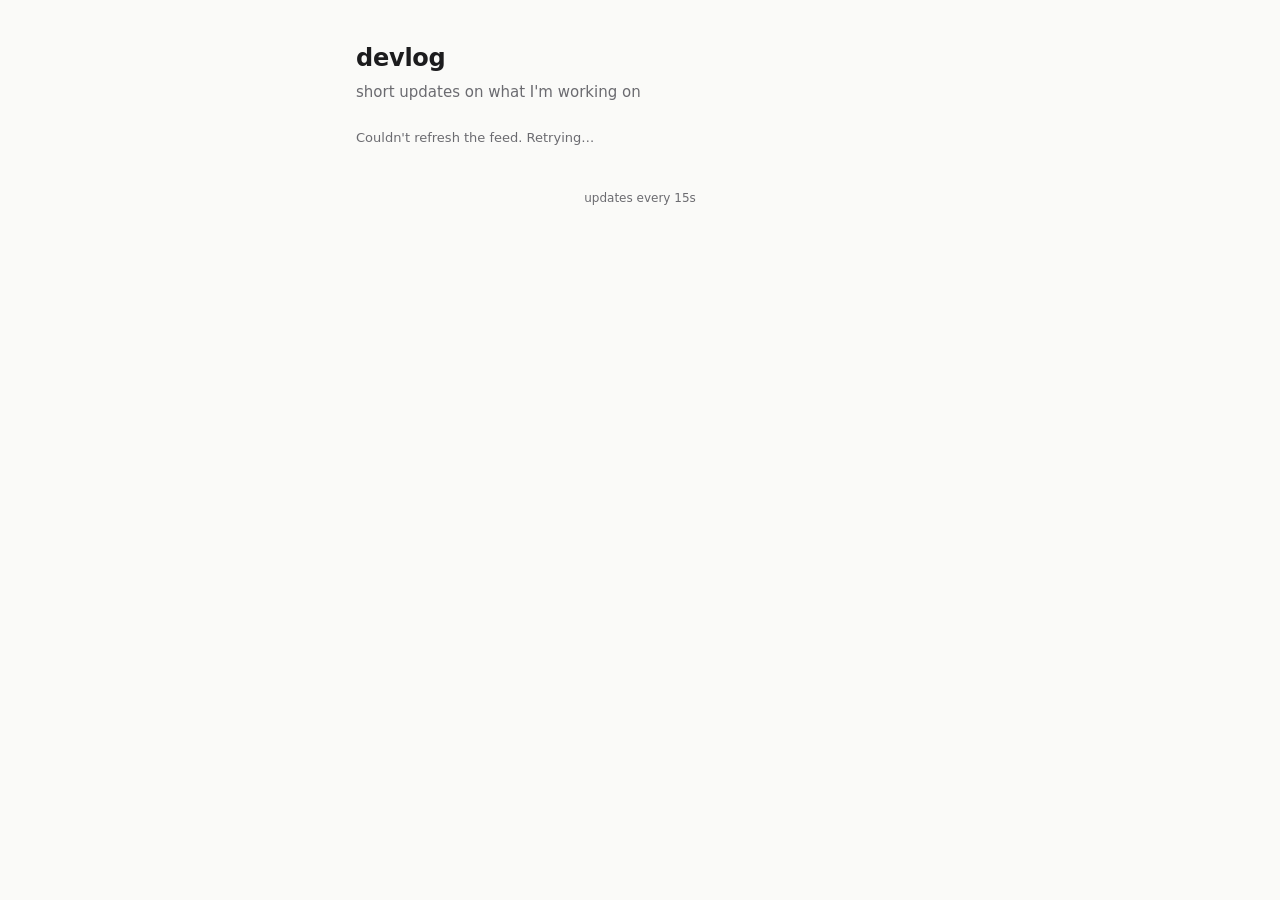
==== docs/index.html @ 9363edad "Initial devlog: Pages feed and local composer Co-Authored-By: Claude Opus 5.5 <noreply@anthropic.com" ====
<!doctype html>
<html lang="en">
<head>
  <meta charset="utf-8">
  <meta name="viewport" content="width=device-width, initial-scale=1">
  <meta name="color-scheme" content="light dark">
  <title>devlog</title>
  <link rel="stylesheet" href="style.css">
</head>
<body>
  <main>
    <header class="site-header">
      <h1>devlog</h1>
      <p class="tagline">short updates on what I'm working on</p>
    </header>
    <p id="feed-status" class="feed-status" role="status"></p>
    <ol id="feed" class="feed" aria-live="polite"></ol>
    <p id="empty" class="empty" hidden>No posts yet.</p>
    <footer class="site-footer">updates every 15s</footer>
  </main>
  <script src="app.js" defer></script>
</body>
</html>
---- docs/style.css ----
:root {
  color-scheme: light dark;
  --bg: #fafaf8;
  --card: #ffffff;
  --fg: #1c1c1e;
  --muted: #6b6b70;
  --border: #e6e6e3;
  --accent: #2f6fde;
  --pill-bg: #eef3fd;
  --pill-fg: #2a5bb8;
  --new: #fff4c2;
}

@media (prefers-color-scheme: dark) {
  :root {
    --bg: #111214;
    --card: #1a1b1e;
    --fg: #e9e9ec;
    --muted: #9a9aa2;
    --border: #2a2b2f;
    --accent: #7aa5ff;
    --pill-bg: #1f2a40;
    --pill-fg: #a9c4ff;
    --new: #3a3420;
  }
}

* { box-sizing: border-box; }

body {
  margin: 0;
  background: var(--bg);
  color: var(--fg);
  font: 16px/1.55 system-ui, -apple-system, "Segoe UI", Roboto, sans-serif;
  -webkit-font-smoothing: antialiased;
}

main {
  max-width: 600px;
  margin: 0 auto;
  padding: 40px 16px 24px;
}

.site-header h1 {
  margin: 0;
  font-size: 1.5rem;
  letter-spacing: -0.01em;
}

.tagline {
  margin: 4px 0 24px;
  color: var(--muted);
  font-size: 0.9375rem;
}

.feed-status {
  min-height: 1.25em;
  margin: 0 0 8px;
  color: var(--muted);
  font-size: 0.8125rem;
}

.feed {
  list-style: none;
  margin: 0;
  padding: 0;
  display: flex;
  flex-direction: column;
  gap: 12px;
}

.post {
  background: var(--card);
  border: 1px solid var(--border);
  border-radius: 12px;
  padding: 14px 16px;
}

.post-text {
  margin: 0;
  white-space: pre-wrap;
  overflow-wrap: anywhere;
}

.post-text a { color: var(--accent); }

.post-meta {
  display: flex;
  align-items: center;
  gap: 8px;
  margin-top: 10px;
  color: var(--muted);
  font-size: 0.8125rem;
}

.pill {
  display: inline-block;
  padding: 1px 10px;
  border-radius: 999px;
  background: var(--pill-bg);
  color: var(--pill-fg);
  font-weight: 600;
  font-size: 0.75rem;
}

.post time { cursor: default; }

.post.is-new {
  animation:
    slide-in 400ms ease-out,
    new-highlight 3s ease-out;
}

@keyframes slide-in {
  from { opacity: 0; transform: translateY(-10px); }
  to { opacity: 1; transform: none; }
}

@keyframes new-highlight {
  from { background: var(--new); }
  to { background: var(--card); }
}

@media (prefers-reduced-motion: reduce) {
  .post.is-new { animation: new-highlight 3s ease-out; }
}

.empty {
  color: var(--muted);
  text-align: center;
  padding: 32px 0;
}

.site-footer {
  margin-top: 32px;
  text-align: center;
  color: var(--muted);
  font-size: 0.75rem;
}
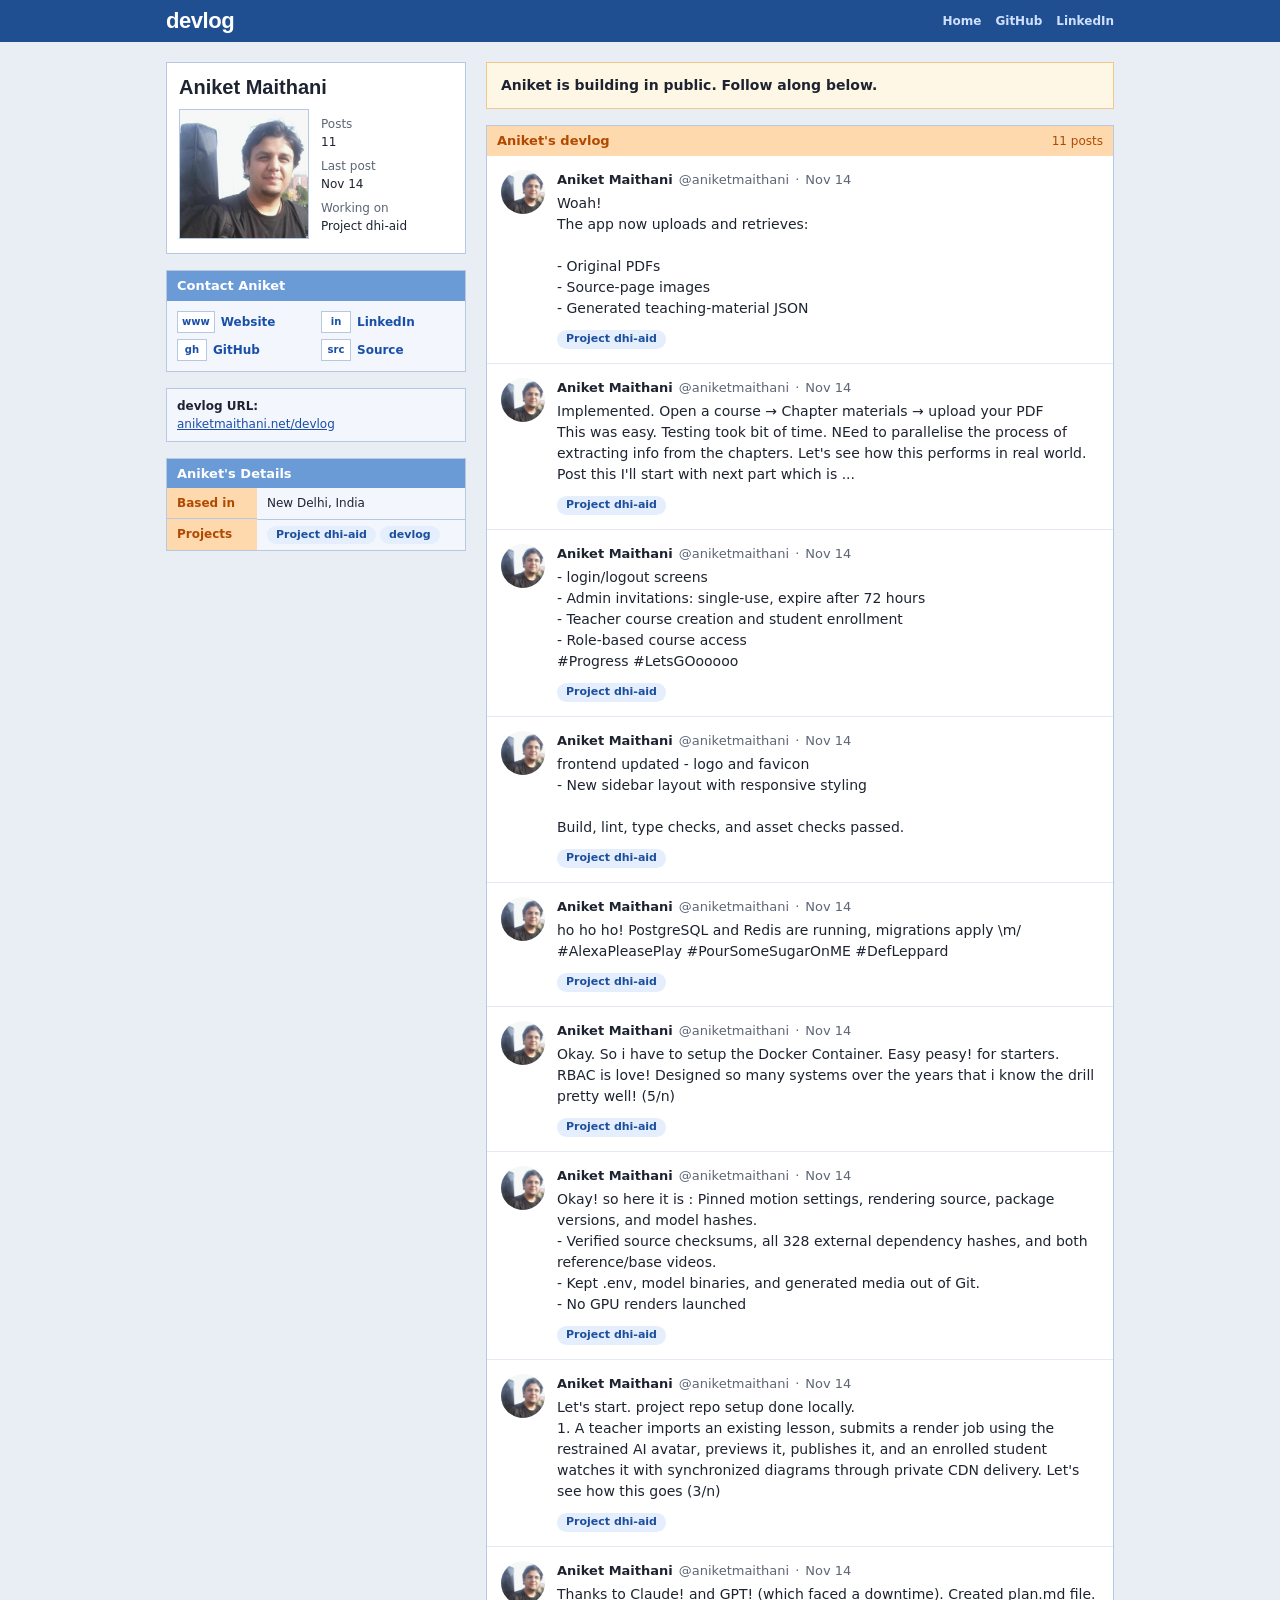
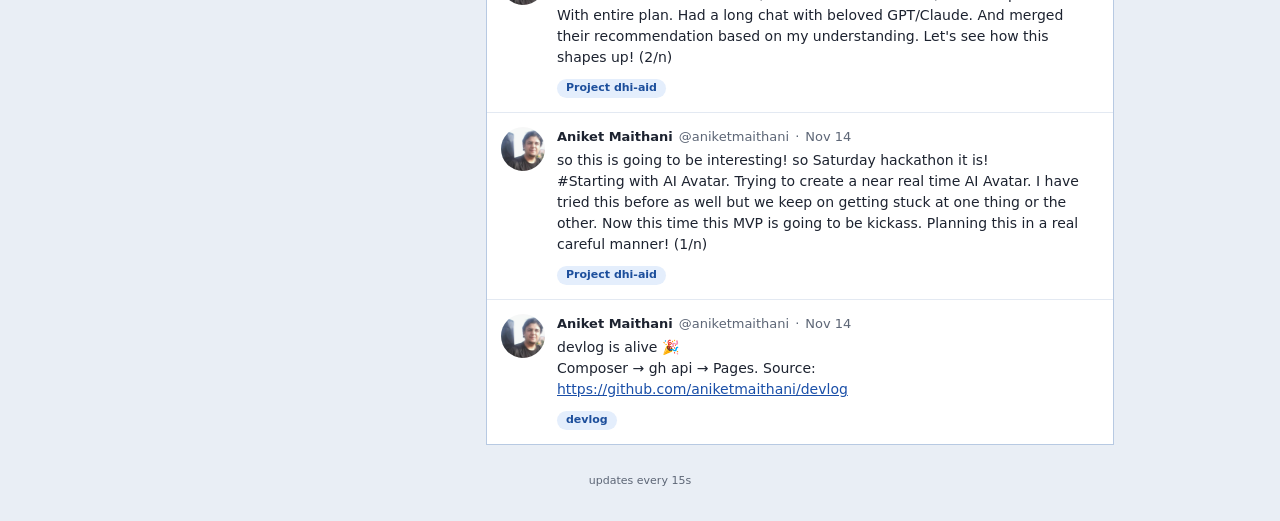
==== commit 3c963313: "feed: MySpace-style profile page with Twitter-style timeline Co-Authored-By: Claude Opus 5.5 <norepl" ====
--- a/docs/index.html
+++ b/docs/index.html
@@ -4,20 +4,109 @@
   <meta charset="utf-8">
   <meta name="viewport" content="width=device-width, initial-scale=1">
   <meta name="color-scheme" content="light dark">
+  <meta name="description"
+        content="Aniket Maithani's devlog: short updates on what I'm building.">
   <title>devlog</title>
+  <link rel="icon" href="avatar.jpg">
   <link rel="stylesheet" href="style.css">
 </head>
-<body>
-  <main>
-    <header class="site-header">
-      <h1>devlog</h1>
-      <p class="tagline">short updates on what I'm working on</p>
-    </header>
-    <p id="feed-status" class="feed-status" role="status"></p>
-    <ol id="feed" class="feed" aria-live="polite"></ol>
-    <p id="empty" class="empty" hidden>No posts yet.</p>
-    <footer class="site-footer">updates every 15s</footer>
+<body data-name="Aniket Maithani" data-handle="aniketmaithani">
+  <header class="topbar">
+    <div class="topbar-inner">
+      <a class="wordmark" href="./">devlog</a>
+      <nav class="topnav" aria-label="Elsewhere">
+        <a href="https://aniketmaithani.net">Home</a>
+        <a href="https://github.com/aniketmaithani">GitHub</a>
+        <a href="https://linkedin.com/in/aniketmaithani">LinkedIn</a>
+      </nav>
+    </div>
+  </header>
+
+  <main class="layout">
+    <!-- Left column: profile ------------------------------------------>
+    <aside class="profile-col">
+      <section class="profile">
+        <h1 class="profile-name">Aniket Maithani</h1>
+        <div class="profile-card">
+          <img class="profile-pic" src="avatar.jpg" width="150" height="150"
+               alt="Photo of Aniket Maithani">
+          <dl class="profile-facts">
+            <div><dt class="visually-hidden">Status</dt>
+              <dd id="online" class="online" hidden>● Posted recently</dd>
+            </div>
+            <div><dt>Posts</dt><dd id="stat-posts">0</dd></div>
+            <div><dt>Last post</dt><dd id="stat-last">never</dd></div>
+            <div><dt>Working on</dt><dd id="stat-now">—</dd></div>
+          </dl>
+        </div>
+      </section>
+
+      <section class="box">
+        <h2 class="box-title">Contact Aniket</h2>
+        <ul class="contact-grid">
+          <li>
+            <a href="https://aniketmaithani.net">
+              <span class="contact-icon" aria-hidden="true">www</span>
+              Website
+            </a>
+          </li>
+          <li>
+            <a href="https://linkedin.com/in/aniketmaithani">
+              <span class="contact-icon" aria-hidden="true">in</span>
+              LinkedIn
+            </a>
+          </li>
+          <li>
+            <a href="https://github.com/aniketmaithani">
+              <span class="contact-icon" aria-hidden="true">gh</span>
+              GitHub
+            </a>
+          </li>
+          <li>
+            <a href="https://github.com/aniketmaithani/devlog">
+              <span class="contact-icon" aria-hidden="true">src</span>
+              Source
+            </a>
+          </li>
+        </ul>
+      </section>
+
+      <section class="box url-box">
+        <p><strong>devlog URL:</strong><br>
+          <a href="https://aniketmaithani.net/devlog/">
+            aniketmaithani.net/devlog</a></p>
+      </section>
+
+      <section class="box">
+        <h2 class="box-title">Aniket's Details</h2>
+        <table class="details">
+          <tr><th scope="row">Based in</th>
+            <td>New Delhi, India</td></tr>
+          <tr><th scope="row">Projects</th>
+            <td id="project-list" class="project-list">—</td></tr>
+        </table>
+      </section>
+    </aside>
+
+    <!-- Right column: timeline ---------------------------------------->
+    <section class="timeline-col" aria-labelledby="timeline-title">
+      <div class="network-banner">
+        Aniket is building in public. Follow along below.
+      </div>
+
+      <div class="box timeline-box">
+        <h2 id="timeline-title" class="box-title box-title-alt">
+          Aniket's devlog
+          <span id="post-count" class="box-title-meta"></span>
+        </h2>
+        <p id="feed-status" class="feed-status" role="status"></p>
+        <ol id="feed" class="feed" aria-live="polite"></ol>
+        <p id="empty" class="empty" hidden>No posts yet.</p>
+      </div>
+    </section>
   </main>
+
+  <footer class="site-footer">updates every 15s</footer>
   <script src="app.js" defer></script>
 </body>
 </html>
--- a/docs/style.css
+++ b/docs/style.css
@@ -1,26 +1,52 @@
+/* devlog: a MySpace-flavoured profile page with a Twitter-style timeline */
+
 :root {
   color-scheme: light dark;
-  --bg: #fafaf8;
-  --card: #ffffff;
-  --fg: #1c1c1e;
-  --muted: #6b6b70;
-  --border: #e6e6e3;
-  --accent: #2f6fde;
-  --pill-bg: #eef3fd;
-  --pill-fg: #2a5bb8;
-  --new: #fff4c2;
+  --page: #e9eef5;
+  --topbar: #1f4f91;
+  --topbar-fg: #ffffff;
+  --topbar-link: #cfe0ff;
+  --panel: #ffffff;
+  --fg: #1d2330;
+  --muted: #5d6676;
+  --border: #b7c9e2;
+  --rule: #e3e9f2;
+  --link: #1a4fa8;
+  --box-head: #6b9bd6;
+  --box-head-fg: #ffffff;
+  --box-body: #f3f7fd;
+  --alt-head: #ffd9ae;
+  --alt-head-fg: #b04a00;
+  --banner: #fff7e6;
+  --banner-border: #f0c98a;
+  --pill-bg: #e4eefc;
+  --pill-fg: #1d4f9c;
+  --online: #2c9a3c;
+  --new: #fff2bf;
 }
 
 @media (prefers-color-scheme: dark) {
   :root {
-    --bg: #111214;
-    --card: #1a1b1e;
-    --fg: #e9e9ec;
-    --muted: #9a9aa2;
-    --border: #2a2b2f;
-    --accent: #7aa5ff;
-    --pill-bg: #1f2a40;
+    --page: #0f141c;
+    --topbar: #142a4d;
+    --topbar-fg: #ffffff;
+    --topbar-link: #a9c4ff;
+    --panel: #171d27;
+    --fg: #e6e9ef;
+    --muted: #98a2b3;
+    --border: #2c3b55;
+    --rule: #252e3d;
+    --link: #8ab4ff;
+    --box-head: #2e5793;
+    --box-head-fg: #ffffff;
+    --box-body: #1a2230;
+    --alt-head: #4a2c12;
+    --alt-head-fg: #ffc48a;
+    --banner: #241d12;
+    --banner-border: #5a4320;
+    --pill-bg: #1f2c45;
     --pill-fg: #a9c4ff;
+    --online: #5fd16f;
     --new: #3a3420;
   }
 }
@@ -29,81 +55,258 @@
 
 body {
   margin: 0;
-  background: var(--bg);
+  background: var(--page);
   color: var(--fg);
-  font: 16px/1.55 system-ui, -apple-system, "Segoe UI", Roboto, sans-serif;
-  -webkit-font-smoothing: antialiased;
-}
-
-main {
-  max-width: 600px;
+  font: 14px/1.5 Verdana, Tahoma, "Segoe UI", system-ui, sans-serif;
+}
+
+a { color: var(--link); }
+a:hover { text-decoration-thickness: 2px; }
+
+.visually-hidden {
+  position: absolute;
+  width: 1px;
+  height: 1px;
+  overflow: hidden;
+  clip: rect(0 0 0 0);
+  white-space: nowrap;
+}
+
+/* --- top bar ----------------------------------------------------------- */
+
+.topbar { background: var(--topbar); color: var(--topbar-fg); }
+
+.topbar-inner {
+  max-width: 980px;
   margin: 0 auto;
-  padding: 40px 16px 24px;
-}
-
-.site-header h1 {
-  margin: 0;
-  font-size: 1.5rem;
-  letter-spacing: -0.01em;
-}
-
-.tagline {
-  margin: 4px 0 24px;
+  padding: 10px 16px;
+  display: flex;
+  align-items: center;
+  justify-content: space-between;
+  gap: 16px;
+}
+
+.wordmark {
+  color: var(--topbar-fg);
+  font: 700 22px/1 "Trebuchet MS", Verdana, sans-serif;
+  letter-spacing: -0.02em;
+  text-decoration: none;
+}
+
+.topnav { display: flex; gap: 14px; flex-wrap: wrap; }
+
+.topnav a {
+  color: var(--topbar-link);
+  font-size: 12px;
+  font-weight: 700;
+  text-decoration: none;
+}
+
+.topnav a:hover { color: var(--topbar-fg); text-decoration: underline; }
+
+/* --- layout ------------------------------------------------------------ */
+
+.layout {
+  max-width: 980px;
+  margin: 0 auto;
+  padding: 20px 16px;
+  display: grid;
+  grid-template-columns: 300px minmax(0, 1fr);
+  gap: 20px;
+  align-items: start;
+}
+
+.profile-col, .timeline-col {
+  display: flex;
+  flex-direction: column;
+  gap: 16px;
+  min-width: 0;
+}
+
+@media (max-width: 760px) {
+  .layout { grid-template-columns: minmax(0, 1fr); }
+}
+
+/* --- boxes ------------------------------------------------------------- */
+
+.box {
+  background: var(--box-body);
+  border: 1px solid var(--border);
+}
+
+.box-title {
+  margin: 0;
+  padding: 5px 10px;
+  background: var(--box-head);
+  color: var(--box-head-fg);
+  font-size: 13px;
+  font-weight: 700;
+  display: flex;
+  justify-content: space-between;
+  align-items: baseline;
+}
+
+.box-title-alt { background: var(--alt-head); color: var(--alt-head-fg); }
+.box-title-meta { font-weight: 400; font-size: 12px; }
+
+/* --- profile ----------------------------------------------------------- */
+
+.profile {
+  background: var(--panel);
+  border: 1px solid var(--border);
+  padding: 12px;
+}
+
+.profile-name {
+  margin: 0 0 10px;
+  font: 700 20px/1.2 "Trebuchet MS", Verdana, sans-serif;
+}
+
+.profile-card { display: flex; gap: 12px; align-items: flex-start; }
+
+.profile-pic {
+  width: 130px;
+  height: 130px;
+  object-fit: cover;
+  border: 1px solid var(--border);
+  flex-shrink: 0;
+}
+
+.profile-facts { margin: 0; font-size: 12px; min-width: 0; }
+.profile-facts div { margin-bottom: 6px; }
+.profile-facts dt { color: var(--muted); }
+.profile-facts dd { margin: 0; overflow-wrap: anywhere; }
+.online { color: var(--online); font-weight: 700; }
+
+.contact-grid {
+  list-style: none;
+  margin: 0;
+  padding: 10px;
+  display: grid;
+  grid-template-columns: 1fr 1fr;
+  gap: 6px 10px;
+}
+
+.contact-grid a {
+  display: flex;
+  align-items: center;
+  gap: 6px;
+  font-size: 12px;
+  font-weight: 700;
+  text-decoration: none;
+}
+
+.contact-grid a:hover { text-decoration: underline; }
+
+.contact-icon {
+  display: inline-grid;
+  place-items: center;
+  min-width: 30px;
+  height: 22px;
+  padding: 0 4px;
+  border: 1px solid var(--border);
+  background: var(--panel);
+  font-size: 10px;
+  font-weight: 700;
+}
+
+.url-box { padding: 8px 10px; font-size: 12px; }
+.url-box p { margin: 0; }
+
+.details {
+  width: 100%;
+  border-collapse: collapse;
+  font-size: 12px;
+}
+
+.details th, .details td {
+  padding: 6px 10px;
+  border-top: 1px solid var(--border);
+  text-align: left;
+  vertical-align: top;
+}
+
+.details tr:first-child th, .details tr:first-child td { border-top: 0; }
+
+.details th {
+  width: 90px;
+  color: var(--alt-head-fg);
+  background: var(--alt-head);
+  font-weight: 700;
+}
+
+.project-list { display: flex; flex-wrap: wrap; gap: 4px; }
+
+/* --- timeline ---------------------------------------------------------- */
+
+.network-banner {
+  background: var(--banner);
+  border: 1px solid var(--banner-border);
+  padding: 12px 14px;
+  font-weight: 700;
+}
+
+.timeline-box { background: var(--panel); }
+
+.feed-status {
+  margin: 0;
+  padding: 0 14px;
   color: var(--muted);
-  font-size: 0.9375rem;
-}
-
-.feed-status {
-  min-height: 1.25em;
-  margin: 0 0 8px;
-  color: var(--muted);
-  font-size: 0.8125rem;
-}
-
-.feed {
-  list-style: none;
-  margin: 0;
-  padding: 0;
-  display: flex;
-  flex-direction: column;
+  font-size: 12px;
+}
+
+.feed-status:not(:empty) { padding: 8px 14px 0; }
+
+.feed { list-style: none; margin: 0; padding: 0; }
+
+.post {
+  display: grid;
+  grid-template-columns: 44px minmax(0, 1fr);
   gap: 12px;
-}
-
-.post {
-  background: var(--card);
-  border: 1px solid var(--border);
-  border-radius: 12px;
-  padding: 14px 16px;
-}
+  padding: 14px;
+  border-top: 1px solid var(--rule);
+  background: var(--panel);
+}
+
+.feed .post:first-child { border-top: 0; }
+
+.post-avatar {
+  width: 44px;
+  height: 44px;
+  border-radius: 50%;
+  object-fit: cover;
+}
+
+.post-head {
+  display: flex;
+  flex-wrap: wrap;
+  align-items: baseline;
+  gap: 4px 6px;
+  font-size: 13px;
+}
+
+.post-name { font-weight: 700; }
+.post-handle, .post-dot, .post time { color: var(--muted); }
+.post time { cursor: default; }
 
 .post-text {
-  margin: 0;
+  margin: 4px 0 0;
+  font-size: 14px;
   white-space: pre-wrap;
   overflow-wrap: anywhere;
 }
 
-.post-text a { color: var(--accent); }
-
-.post-meta {
-  display: flex;
-  align-items: center;
-  gap: 8px;
-  margin-top: 10px;
-  color: var(--muted);
-  font-size: 0.8125rem;
-}
+.post-foot { margin-top: 8px; }
 
 .pill {
   display: inline-block;
-  padding: 1px 10px;
+  padding: 1px 9px;
   border-radius: 999px;
   background: var(--pill-bg);
   color: var(--pill-fg);
-  font-weight: 600;
-  font-size: 0.75rem;
-}
-
-.post time { cursor: default; }
+  font-size: 11px;
+  font-weight: 700;
+}
 
 .post.is-new {
   animation:
@@ -118,7 +321,7 @@
 
 @keyframes new-highlight {
   from { background: var(--new); }
-  to { background: var(--card); }
+  to { background: var(--panel); }
 }
 
 @media (prefers-reduced-motion: reduce) {
@@ -126,14 +329,15 @@
 }
 
 .empty {
+  margin: 0;
+  padding: 32px 14px;
   color: var(--muted);
   text-align: center;
-  padding: 32px 0;
 }
 
 .site-footer {
-  margin-top: 32px;
+  padding: 8px 16px 32px;
   text-align: center;
   color: var(--muted);
-  font-size: 0.75rem;
-}
+  font-size: 11px;
+}
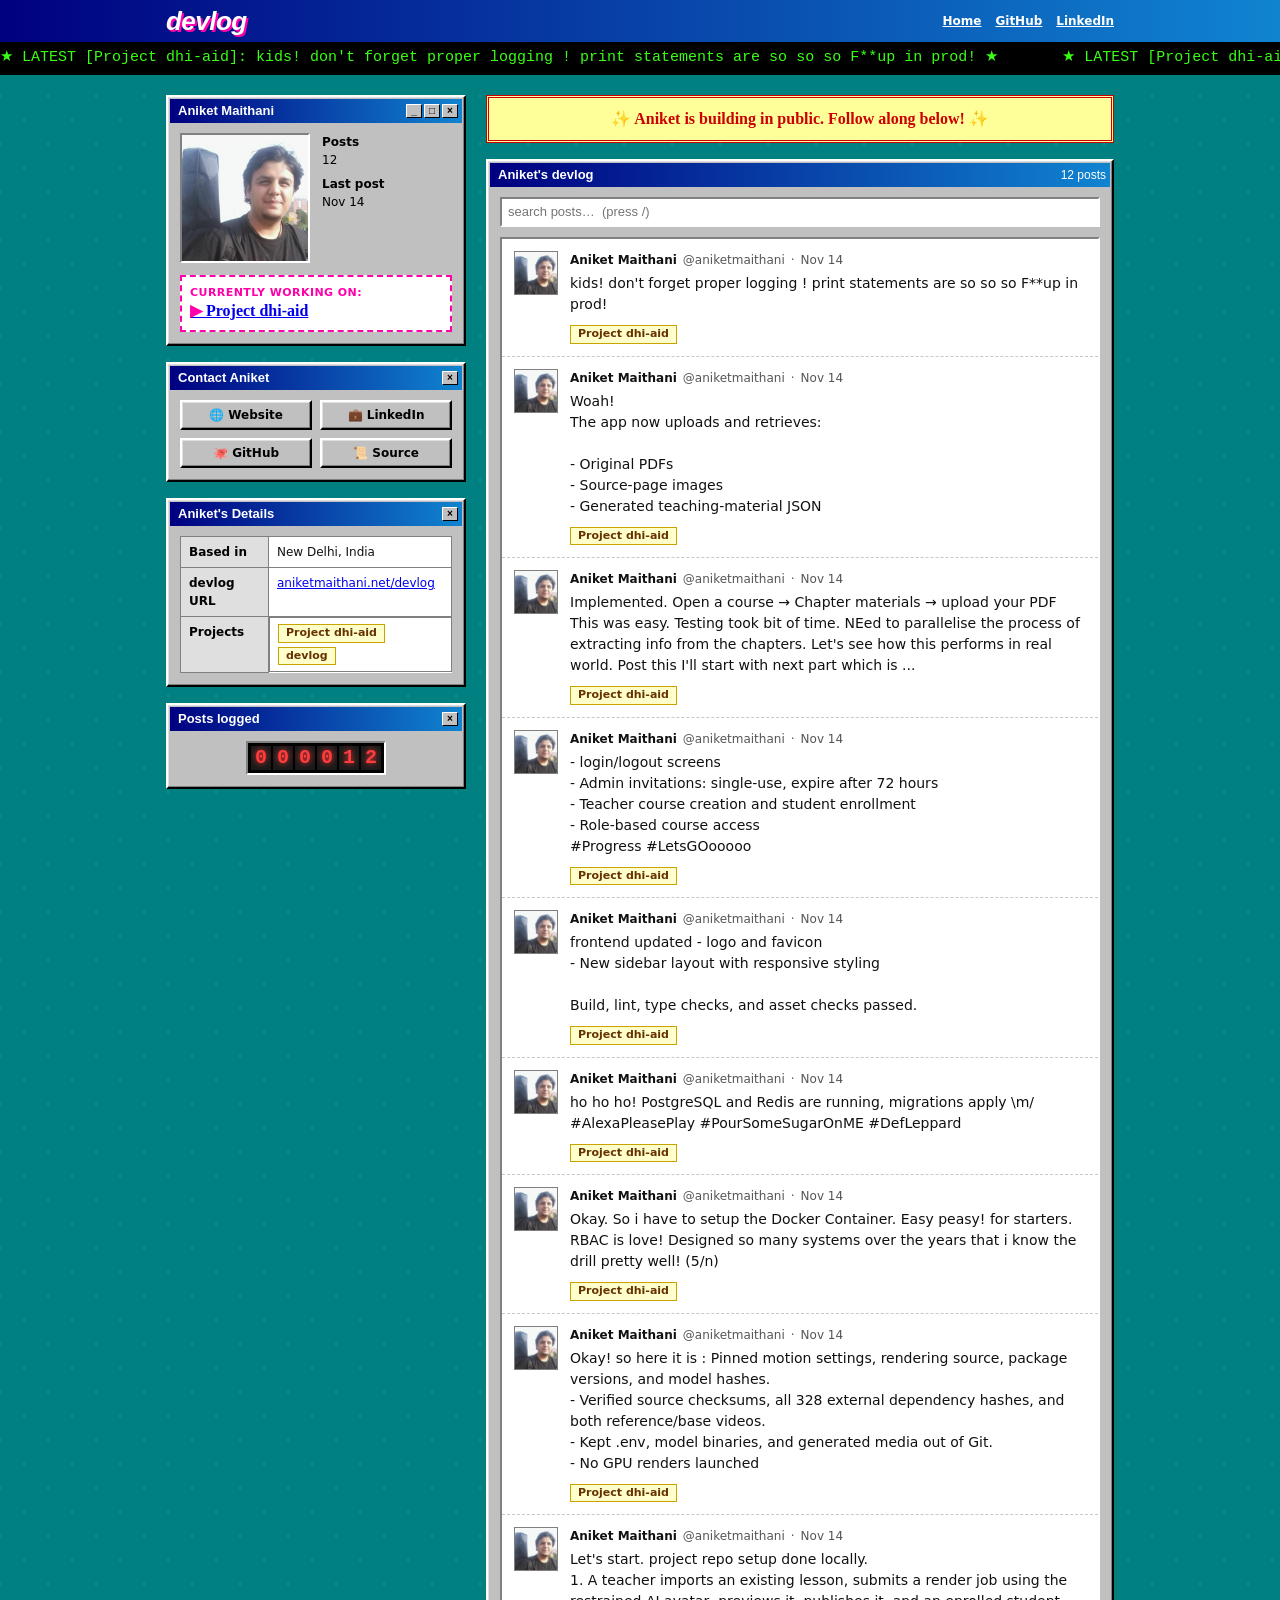
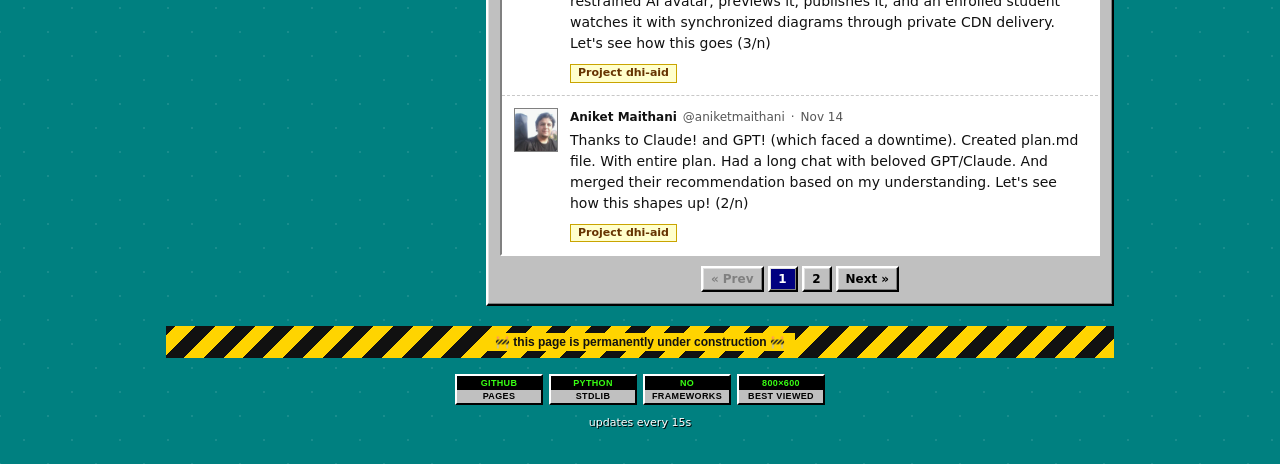
==== commit a128588c: "feed: 90s look, pagination, search, project timelines Co-Authored-By: Claude Opus 5.5 <noreply@anthr" ====
--- a/docs/index.html
+++ b/docs/index.html
@@ -22,91 +22,131 @@
     </div>
   </header>
 
+  <div class="marquee" aria-label="Latest post">
+    <div class="marquee-track">
+      <span class="marquee-item" id="ticker">★ loading the latest… ★</span>
+      <span class="marquee-item" id="ticker-copy" aria-hidden="true"></span>
+    </div>
+  </div>
+
   <main class="layout">
     <!-- Left column: profile ------------------------------------------>
     <aside class="profile-col">
-      <section class="profile">
-        <h1 class="profile-name">Aniket Maithani</h1>
-        <div class="profile-card">
-          <img class="profile-pic" src="avatar.jpg" width="150" height="150"
-               alt="Photo of Aniket Maithani">
-          <dl class="profile-facts">
-            <div><dt class="visually-hidden">Status</dt>
-              <dd id="online" class="online" hidden>● Posted recently</dd>
-            </div>
-            <div><dt>Posts</dt><dd id="stat-posts">0</dd></div>
-            <div><dt>Last post</dt><dd id="stat-last">never</dd></div>
-            <div><dt>Working on</dt><dd id="stat-now">—</dd></div>
-          </dl>
+      <section class="win">
+        <h1 class="win-title">
+          <span>Aniket Maithani</span>
+          <span class="win-btns" aria-hidden="true">
+            <i>_</i><i>□</i><i>×</i></span>
+        </h1>
+        <div class="win-body">
+          <div class="profile-card">
+            <img class="profile-pic" src="avatar.jpg" width="130"
+                 height="130" alt="Photo of Aniket Maithani">
+            <dl class="profile-facts">
+              <div id="online" class="online" hidden>
+                <dt class="visually-hidden">Status</dt>
+                <dd><span class="blink">●</span> Posted recently!</dd>
+              </div>
+              <div><dt>Posts</dt><dd id="stat-posts">0</dd></div>
+              <div><dt>Last post</dt><dd id="stat-last">never</dd></div>
+            </dl>
+          </div>
+          <div class="now-box">
+            <span class="now-label">Currently working on:</span>
+            <a id="now-project" class="now-project" href="./" hidden></a>
+            <span id="now-none" class="now-none">nothing yet</span>
+          </div>
         </div>
       </section>
 
-      <section class="box">
-        <h2 class="box-title">Contact Aniket</h2>
-        <ul class="contact-grid">
-          <li>
-            <a href="https://aniketmaithani.net">
-              <span class="contact-icon" aria-hidden="true">www</span>
-              Website
-            </a>
-          </li>
-          <li>
-            <a href="https://linkedin.com/in/aniketmaithani">
-              <span class="contact-icon" aria-hidden="true">in</span>
-              LinkedIn
-            </a>
-          </li>
-          <li>
-            <a href="https://github.com/aniketmaithani">
-              <span class="contact-icon" aria-hidden="true">gh</span>
-              GitHub
-            </a>
-          </li>
-          <li>
-            <a href="https://github.com/aniketmaithani/devlog">
-              <span class="contact-icon" aria-hidden="true">src</span>
-              Source
-            </a>
-          </li>
+      <section class="win">
+        <h2 class="win-title">
+          <span>Contact Aniket</span>
+          <span class="win-btns" aria-hidden="true"><i>×</i></span>
+        </h2>
+        <ul class="win-body contact-grid">
+          <li><a class="btn" href="https://aniketmaithani.net">
+            🌐 Website</a></li>
+          <li><a class="btn" href="https://linkedin.com/in/aniketmaithani">
+            💼 LinkedIn</a></li>
+          <li><a class="btn" href="https://github.com/aniketmaithani">
+            🐙 GitHub</a></li>
+          <li><a class="btn" href="https://github.com/aniketmaithani/devlog">
+            📜 Source</a></li>
         </ul>
       </section>
 
-      <section class="box url-box">
-        <p><strong>devlog URL:</strong><br>
-          <a href="https://aniketmaithani.net/devlog/">
-            aniketmaithani.net/devlog</a></p>
+      <section class="win">
+        <h2 class="win-title">
+          <span>Aniket's Details</span>
+          <span class="win-btns" aria-hidden="true"><i>×</i></span>
+        </h2>
+        <div class="win-body">
+          <table class="details">
+            <tr><th scope="row">Based in</th>
+              <td>New Delhi, India</td></tr>
+            <tr><th scope="row">devlog URL</th>
+              <td><a href="https://aniketmaithani.net/devlog/">
+                aniketmaithani.net/devlog</a></td></tr>
+            <tr><th scope="row">Projects</th>
+              <td id="project-list" class="project-list">—</td></tr>
+          </table>
+        </div>
       </section>
 
-      <section class="box">
-        <h2 class="box-title">Aniket's Details</h2>
-        <table class="details">
-          <tr><th scope="row">Based in</th>
-            <td>New Delhi, India</td></tr>
-          <tr><th scope="row">Projects</th>
-            <td id="project-list" class="project-list">—</td></tr>
-        </table>
+      <section class="win">
+        <h2 class="win-title">
+          <span>Posts logged</span>
+          <span class="win-btns" aria-hidden="true"><i>×</i></span>
+        </h2>
+        <div class="win-body counter-body">
+          <span id="odometer" class="odometer" aria-label="0 posts"></span>
+        </div>
       </section>
     </aside>
 
     <!-- Right column: timeline ---------------------------------------->
-    <section class="timeline-col" aria-labelledby="timeline-title">
-      <div class="network-banner">
-        Aniket is building in public. Follow along below.
+    <section class="timeline-col">
+      <div class="banner">
+        ✨ Aniket is building in public. Follow along below! ✨
       </div>
 
-      <div class="box timeline-box">
-        <h2 id="timeline-title" class="box-title box-title-alt">
-          Aniket's devlog
-          <span id="post-count" class="box-title-meta"></span>
+      <section class="win" id="timeline" aria-labelledby="timeline-title">
+        <h2 class="win-title">
+          <span id="timeline-title">Aniket's devlog</span>
+          <span id="post-count" class="win-title-meta"></span>
         </h2>
-        <p id="feed-status" class="feed-status" role="status"></p>
-        <ol id="feed" class="feed" aria-live="polite"></ol>
-        <p id="empty" class="empty" hidden>No posts yet.</p>
-      </div>
+        <div class="win-body timeline-body">
+          <form class="toolbar" role="search" id="search-form">
+            <label class="visually-hidden" for="search">Search posts</label>
+            <input id="search" class="field" type="search"
+                   placeholder="search posts…  (press /)"
+                   autocomplete="off" spellcheck="false">
+            <a id="filter-chip" class="chip" href="./" hidden
+               title="Show all projects"></a>
+          </form>
+          <p id="feed-status" class="feed-status" role="status"></p>
+          <ol id="feed" class="feed" aria-live="polite"></ol>
+          <p id="empty" class="empty" hidden>No posts yet.</p>
+          <nav id="pager" class="pager" aria-label="Pages" hidden></nav>
+        </div>
+      </section>
     </section>
   </main>
 
-  <footer class="site-footer">updates every 15s</footer>
+  <div class="construction" role="presentation">
+    <span>🚧 this page is permanently under construction 🚧</span>
+  </div>
+
+  <footer class="site-footer">
+    <div class="badges" aria-label="Badges">
+      <span class="badge"><b>GitHub</b><i>Pages</i></span>
+      <span class="badge"><b>Python</b><i>stdlib</i></span>
+      <span class="badge"><b>NO</b><i>frameworks</i></span>
+      <span class="badge"><b>800×600</b><i>best viewed</i></span>
+    </div>
+    <p>updates every 15s</p>
+  </footer>
   <script src="app.js" defer></script>
 </body>
 </html>
--- a/docs/style.css
+++ b/docs/style.css
@@ -1,67 +1,101 @@
-/* devlog: a MySpace-flavoured profile page with a Twitter-style timeline */
+/* devlog: a 90s homepage / MySpace-flavoured profile with a timeline */
 
 :root {
   color-scheme: light dark;
-  --page: #e9eef5;
-  --topbar: #1f4f91;
-  --topbar-fg: #ffffff;
-  --topbar-link: #cfe0ff;
+  /* desktop */
+  --desktop: #008080;
+  --desktop-dot: rgba(255, 255, 255, 0.10);
+  /* windows (Win95 style bevels) */
+  --win: #c0c0c0;
+  --win-fg: #000000;
+  --hi: #ffffff;
+  --mid: #dfdfdf;
+  --lo: #808080;
+  --dark: #000000;
+  --title-a: #000080;
+  --title-b: #1084d0;
+  --title-fg: #ffffff;
+  /* content */
   --panel: #ffffff;
-  --fg: #1d2330;
-  --muted: #5d6676;
-  --border: #b7c9e2;
-  --rule: #e3e9f2;
-  --link: #1a4fa8;
-  --box-head: #6b9bd6;
-  --box-head-fg: #ffffff;
-  --box-body: #f3f7fd;
-  --alt-head: #ffd9ae;
-  --alt-head-fg: #b04a00;
-  --banner: #fff7e6;
-  --banner-border: #f0c98a;
-  --pill-bg: #e4eefc;
-  --pill-fg: #1d4f9c;
-  --online: #2c9a3c;
-  --new: #fff2bf;
+  --fg: #111111;
+  --muted: #555555;
+  --rule: #c8c8c8;
+  --link: #0000ee;
+  --link-visited: #551a8b;
+  --mark: #ffff00;
+  --mark-fg: #000000;
+  --tag-bg: #ffffcc;
+  --tag-fg: #663300;
+  --tag-border: #c9a400;
+  --accent: #ff00aa;
+  --online: #008000;
+  --banner-bg: #ffff99;
+  --banner-fg: #cc0000;
+  --new: #fff2a8;
+  --marquee-bg: #000000;
+  --marquee-fg: #39ff14;
+  --odo-bg: #000000;
+  --odo-fg: #ff3b3b;
 }
 
 @media (prefers-color-scheme: dark) {
   :root {
-    --page: #0f141c;
-    --topbar: #142a4d;
-    --topbar-fg: #ffffff;
-    --topbar-link: #a9c4ff;
-    --panel: #171d27;
-    --fg: #e6e9ef;
-    --muted: #98a2b3;
-    --border: #2c3b55;
-    --rule: #252e3d;
-    --link: #8ab4ff;
-    --box-head: #2e5793;
-    --box-head-fg: #ffffff;
-    --box-body: #1a2230;
-    --alt-head: #4a2c12;
-    --alt-head-fg: #ffc48a;
-    --banner: #241d12;
-    --banner-border: #5a4320;
-    --pill-bg: #1f2c45;
-    --pill-fg: #a9c4ff;
-    --online: #5fd16f;
+    --desktop: #07071f;
+    --desktop-dot: rgba(255, 255, 255, 0.55);
+    --win: #2d2d3a;
+    --win-fg: #e8e8f0;
+    --hi: #55556a;
+    --mid: #3a3a4a;
+    --lo: #151520;
+    --dark: #000000;
+    --title-a: #2a0f6b;
+    --title-b: #6a3fd1;
+    --title-fg: #ffffff;
+    --panel: #15151f;
+    --fg: #e8e8f0;
+    --muted: #a0a0b4;
+    --rule: #2f2f40;
+    --link: #7fb2ff;
+    --link-visited: #c39bff;
+    --mark: #ffd400;
+    --mark-fg: #000000;
+    --tag-bg: #2d2a14;
+    --tag-fg: #ffe28a;
+    --tag-border: #7a6a1c;
+    --accent: #ff4fc4;
+    --online: #3cff6e;
+    --banner-bg: #1d1033;
+    --banner-fg: #ffd400;
     --new: #3a3420;
+    --marquee-bg: #000000;
+    --marquee-fg: #39ff14;
+    --odo-bg: #000000;
+    --odo-fg: #ff4d4d;
   }
 }
 
 * { box-sizing: border-box; }
+[hidden] { display: none !important; }
 
 body {
   margin: 0;
-  background: var(--page);
   color: var(--fg);
-  font: 14px/1.5 Verdana, Tahoma, "Segoe UI", system-ui, sans-serif;
+  background-color: var(--desktop);
+  /* a tiny tiled "wallpaper" built from two dot layers */
+  background-image:
+    radial-gradient(var(--desktop-dot) 1px, transparent 1.5px),
+    radial-gradient(var(--desktop-dot) 1px, transparent 1.5px);
+  background-size: 48px 48px, 48px 48px;
+  background-position: 0 0, 24px 24px;
+  font: 13px/1.5 Verdana, Tahoma, "Segoe UI", system-ui, sans-serif;
 }
 
 a { color: var(--link); }
-a:hover { text-decoration-thickness: 2px; }
+a:visited { color: var(--link-visited); }
+a:focus-visible, button:focus-visible, input:focus-visible {
+  outline: 2px dotted var(--accent);
+  outline-offset: 2px;
+}
 
 .visually-hidden {
   position: absolute;
@@ -72,39 +106,78 @@
   white-space: nowrap;
 }
 
-/* --- top bar ----------------------------------------------------------- */
-
-.topbar { background: var(--topbar); color: var(--topbar-fg); }
+/* --- bevels -------------------------------------------------------------- */
+
+.win, .btn, .chip, .pager-btn, .badge {
+  border: 2px solid;
+  border-color: var(--hi) var(--dark) var(--dark) var(--hi);
+  box-shadow: inset -1px -1px 0 var(--lo), inset 1px 1px 0 var(--mid);
+}
+
+.field, .timeline-body .feed, .profile-pic, .odometer {
+  border: 2px solid;
+  border-color: var(--lo) var(--hi) var(--hi) var(--lo);
+}
+
+/* --- top bar ------------------------------------------------------------- */
+
+.topbar {
+  background: linear-gradient(90deg, var(--title-a), var(--title-b));
+  color: var(--title-fg);
+  border-bottom: 2px solid var(--dark);
+}
 
 .topbar-inner {
   max-width: 980px;
   margin: 0 auto;
-  padding: 10px 16px;
+  padding: 8px 16px;
   display: flex;
   align-items: center;
   justify-content: space-between;
   gap: 16px;
 }
 
-.wordmark {
-  color: var(--topbar-fg);
-  font: 700 22px/1 "Trebuchet MS", Verdana, sans-serif;
+.wordmark, .wordmark:visited {
+  color: var(--title-fg);
+  font: italic 900 26px/1 "Arial Black", Impact, "Trebuchet MS", sans-serif;
   letter-spacing: -0.02em;
   text-decoration: none;
+  text-shadow: 2px 2px 0 var(--accent);
 }
 
 .topnav { display: flex; gap: 14px; flex-wrap: wrap; }
 
-.topnav a {
-  color: var(--topbar-link);
+.topnav a, .topnav a:visited {
+  color: var(--title-fg);
   font-size: 12px;
   font-weight: 700;
-  text-decoration: none;
-}
-
-.topnav a:hover { color: var(--topbar-fg); text-decoration: underline; }
-
-/* --- layout ------------------------------------------------------------ */
+}
+
+/* --- marquee ticker ------------------------------------------------------ */
+
+.marquee {
+  overflow: hidden;
+  background: var(--marquee-bg);
+  color: var(--marquee-fg);
+  border-bottom: 2px solid var(--dark);
+  font: 15px/1.9 "Courier New", Courier, monospace;
+  white-space: nowrap;
+}
+
+.marquee-track {
+  display: inline-flex;
+  animation: marquee 40s linear infinite;
+}
+
+.marquee:hover .marquee-track { animation-play-state: paused; }
+.marquee-item { padding-right: 64px; }
+
+@keyframes marquee {
+  from { transform: translateX(0); }
+  to { transform: translateX(-50%); }
+}
+
+/* --- layout -------------------------------------------------------------- */
 
 .layout {
   max-width: 980px;
@@ -127,40 +200,42 @@
   .layout { grid-template-columns: minmax(0, 1fr); }
 }
 
-/* --- boxes ------------------------------------------------------------- */
-
-.box {
-  background: var(--box-body);
-  border: 1px solid var(--border);
-}
-
-.box-title {
+/* --- windows ------------------------------------------------------------- */
+
+.win { background: var(--win); color: var(--win-fg); padding: 2px; }
+
+.win-title {
   margin: 0;
-  padding: 5px 10px;
-  background: var(--box-head);
-  color: var(--box-head-fg);
-  font-size: 13px;
-  font-weight: 700;
+  padding: 3px 4px 3px 8px;
   display: flex;
   justify-content: space-between;
-  align-items: baseline;
-}
-
-.box-title-alt { background: var(--alt-head); color: var(--alt-head-fg); }
-.box-title-meta { font-weight: 400; font-size: 12px; }
-
-/* --- profile ----------------------------------------------------------- */
-
-.profile {
-  background: var(--panel);
-  border: 1px solid var(--border);
-  padding: 12px;
-}
-
-.profile-name {
-  margin: 0 0 10px;
-  font: 700 20px/1.2 "Trebuchet MS", Verdana, sans-serif;
-}
+  align-items: center;
+  gap: 8px;
+  background: linear-gradient(90deg, var(--title-a), var(--title-b));
+  color: var(--title-fg);
+  font: 700 13px/1.4 Tahoma, Verdana, sans-serif;
+}
+
+.win-title-meta { font-weight: 400; font-size: 12px; }
+
+.win-btns { display: inline-flex; gap: 2px; flex-shrink: 0; }
+
+.win-btns i {
+  display: inline-grid;
+  place-items: center;
+  width: 16px;
+  height: 14px;
+  background: var(--win);
+  color: var(--win-fg);
+  font: 700 10px/1 Tahoma, sans-serif;
+  font-style: normal;
+  border: 1px solid;
+  border-color: var(--hi) var(--dark) var(--dark) var(--hi);
+}
+
+.win-body { margin: 0; padding: 10px; }
+
+/* --- profile ------------------------------------------------------------- */
 
 .profile-card { display: flex; gap: 12px; align-items: flex-start; }
 
@@ -168,103 +243,187 @@
   width: 130px;
   height: 130px;
   object-fit: cover;
-  border: 1px solid var(--border);
   flex-shrink: 0;
 }
 
 .profile-facts { margin: 0; font-size: 12px; min-width: 0; }
-.profile-facts div { margin-bottom: 6px; }
-.profile-facts dt { color: var(--muted); }
+.profile-facts > div { margin-bottom: 6px; }
+.profile-facts dt { font-weight: 700; }
 .profile-facts dd { margin: 0; overflow-wrap: anywhere; }
-.online { color: var(--online); font-weight: 700; }
+.online dd { color: var(--online); font-weight: 700; }
+
+.now-box {
+  margin-top: 12px;
+  padding: 8px;
+  background: var(--panel);
+  color: var(--fg);
+  border: 2px dashed var(--accent);
+}
+
+.now-label {
+  display: block;
+  font-size: 11px;
+  font-weight: 700;
+  text-transform: uppercase;
+  letter-spacing: 0.04em;
+  color: var(--accent);
+}
+
+.now-project, .now-project:visited {
+  font: 700 16px/1.3 "Comic Sans MS", "Comic Neue", "Chalkboard SE",
+    cursive;
+  color: var(--link);
+}
+
+.now-project::before { content: "▶ "; color: var(--accent); }
+.now-none { color: var(--muted); font-style: italic; }
 
 .contact-grid {
   list-style: none;
-  margin: 0;
-  padding: 10px;
   display: grid;
   grid-template-columns: 1fr 1fr;
-  gap: 6px 10px;
-}
-
-.contact-grid a {
-  display: flex;
-  align-items: center;
-  gap: 6px;
+  gap: 8px;
+}
+
+.btn, .btn:visited {
+  display: block;
+  padding: 4px 8px;
+  background: var(--win);
+  color: var(--win-fg);
   font-size: 12px;
   font-weight: 700;
   text-decoration: none;
-}
-
-.contact-grid a:hover { text-decoration: underline; }
-
-.contact-icon {
-  display: inline-grid;
-  place-items: center;
-  min-width: 30px;
-  height: 22px;
-  padding: 0 4px;
-  border: 1px solid var(--border);
-  background: var(--panel);
-  font-size: 10px;
-  font-weight: 700;
-}
-
-.url-box { padding: 8px 10px; font-size: 12px; }
-.url-box p { margin: 0; }
+  text-align: center;
+}
+
+.btn:active, .pager-btn:active, .chip:active {
+  border-color: var(--dark) var(--hi) var(--hi) var(--dark);
+  box-shadow: inset 1px 1px 0 var(--lo);
+}
 
 .details {
   width: 100%;
   border-collapse: collapse;
   font-size: 12px;
+  background: var(--panel);
+  color: var(--fg);
 }
 
 .details th, .details td {
-  padding: 6px 10px;
-  border-top: 1px solid var(--border);
+  padding: 6px 8px;
+  border: 1px solid var(--lo);
   text-align: left;
   vertical-align: top;
 }
 
-.details tr:first-child th, .details tr:first-child td { border-top: 0; }
-
-.details th {
-  width: 90px;
-  color: var(--alt-head-fg);
-  background: var(--alt-head);
+.details th { width: 88px; background: var(--mid); color: var(--win-fg); }
+.details td { overflow-wrap: anywhere; }
+.project-list { display: flex; flex-wrap: wrap; gap: 4px; }
+
+.counter-body { text-align: center; }
+
+.odometer {
+  display: inline-flex;
+  gap: 2px;
+  padding: 3px;
+  background: var(--odo-bg);
+}
+
+.odometer span {
+  display: inline-block;
+  width: 20px;
+  padding: 2px 0;
+  background: #1a1a1a;
+  color: var(--odo-fg);
+  font: 700 20px/1 "Courier New", Courier, monospace;
+  text-align: center;
+  text-shadow: 0 0 6px var(--odo-fg);
+}
+
+/* --- tags ---------------------------------------------------------------- */
+
+.tag, .tag:visited {
+  display: inline-block;
+  padding: 0 7px;
+  background: var(--tag-bg);
+  color: var(--tag-fg);
+  border: 1px solid var(--tag-border);
+  font-size: 11px;
   font-weight: 700;
-}
-
-.project-list { display: flex; flex-wrap: wrap; gap: 4px; }
-
-/* --- timeline ---------------------------------------------------------- */
-
-.network-banner {
-  background: var(--banner);
-  border: 1px solid var(--banner-border);
-  padding: 12px 14px;
+  text-decoration: none;
+  white-space: nowrap;
+}
+
+.tag:hover { text-decoration: underline; }
+.tag.is-active { background: var(--accent); color: #fff; }
+
+/* --- timeline ------------------------------------------------------------ */
+
+.banner {
+  padding: 10px 14px;
+  background: var(--banner-bg);
+  color: var(--banner-fg);
+  border: 3px double var(--banner-fg);
+  font: 700 16px/1.4 "Comic Sans MS", "Comic Neue", "Chalkboard SE",
+    cursive;
+  text-align: center;
+}
+
+.toolbar {
+  display: flex;
+  flex-wrap: wrap;
+  gap: 8px;
+  align-items: center;
+  margin: 0 0 10px;
+}
+
+.field {
+  flex: 1 1 200px;
+  min-width: 0;
+  padding: 4px 6px;
+  background: var(--panel);
+  color: var(--fg);
+  font: 13px/1.4 Verdana, Tahoma, sans-serif;
+}
+
+.chip, .chip:visited {
+  display: inline-flex;
+  align-items: center;
+  gap: 6px;
+  padding: 2px 8px;
+  background: var(--win);
+  color: var(--win-fg);
+  font-size: 12px;
   font-weight: 700;
-}
-
-.timeline-box { background: var(--panel); }
+  text-decoration: none;
+}
+
+.chip::after { content: "✕"; color: var(--accent); }
 
 .feed-status {
+  margin: 0 0 8px;
+  color: var(--muted);
+  font-size: 12px;
+}
+
+.feed-status:empty { display: none; }
+
+.feed {
+  list-style: none;
   margin: 0;
-  padding: 0 14px;
-  color: var(--muted);
-  font-size: 12px;
-}
-
-.feed-status:not(:empty) { padding: 8px 14px 0; }
-
-.feed { list-style: none; margin: 0; padding: 0; }
+  padding: 0;
+  background: var(--panel);
+  color: var(--fg);
+}
+
+.feed:empty { display: none; }
 
 .post {
   display: grid;
   grid-template-columns: 44px minmax(0, 1fr);
   gap: 12px;
-  padding: 14px;
-  border-top: 1px solid var(--rule);
+  padding: 12px;
+  border-top: 1px dashed var(--rule);
   background: var(--panel);
 }
 
@@ -273,21 +432,28 @@
 .post-avatar {
   width: 44px;
   height: 44px;
-  border-radius: 50%;
   object-fit: cover;
+  border: 1px solid var(--lo);
 }
 
 .post-head {
   display: flex;
   flex-wrap: wrap;
   align-items: baseline;
-  gap: 4px 6px;
-  font-size: 13px;
+  gap: 2px 6px;
+  font-size: 12px;
 }
 
 .post-name { font-weight: 700; }
 .post-handle, .post-dot, .post time { color: var(--muted); }
 .post time { cursor: default; }
+
+.badge-new {
+  padding: 0 4px;
+  background: var(--accent);
+  color: #fff;
+  font: 700 10px/1.5 Verdana, sans-serif;
+}
 
 .post-text {
   margin: 4px 0 0;
@@ -296,17 +462,8 @@
   overflow-wrap: anywhere;
 }
 
+.post-text mark { background: var(--mark); color: var(--mark-fg); }
 .post-foot { margin-top: 8px; }
-
-.pill {
-  display: inline-block;
-  padding: 1px 9px;
-  border-radius: 999px;
-  background: var(--pill-bg);
-  color: var(--pill-fg);
-  font-size: 11px;
-  font-weight: 700;
-}
 
 .post.is-new {
   animation:
@@ -324,20 +481,115 @@
   to { background: var(--panel); }
 }
 
-@media (prefers-reduced-motion: reduce) {
-  .post.is-new { animation: new-highlight 3s ease-out; }
-}
-
 .empty {
   margin: 0;
-  padding: 32px 14px;
+  padding: 28px 12px;
+  background: var(--panel);
   color: var(--muted);
   text-align: center;
 }
 
+.pager {
+  display: flex;
+  flex-wrap: wrap;
+  justify-content: center;
+  align-items: center;
+  gap: 4px;
+  margin-top: 10px;
+}
+
+.pager-btn, .pager-btn:visited {
+  min-width: 30px;
+  padding: 2px 8px;
+  background: var(--win);
+  color: var(--win-fg);
+  font-size: 12px;
+  font-weight: 700;
+  text-align: center;
+  text-decoration: none;
+}
+
+.pager-btn[aria-current="page"] {
+  background: var(--title-a);
+  color: var(--title-fg);
+}
+
+.pager-btn.is-disabled { color: var(--lo); pointer-events: none; }
+.pager-gap { padding: 0 4px; color: var(--win-fg); }
+
+/* --- blinking & under construction --------------------------------------- */
+
+.blink { animation: blink 1.2s linear infinite; }
+
+@keyframes blink {
+  0%, 65% { visibility: visible; }
+  66%, 100% { visibility: hidden; }
+}
+
+.construction {
+  max-width: 948px;
+  margin: 0 auto;
+  padding: 6px 0;
+  background: repeating-linear-gradient(
+    -45deg, #ffd400 0 14px, #111111 14px 28px
+  );
+  text-align: center;
+}
+
+.construction span {
+  padding: 2px 10px;
+  background: #ffd400;
+  color: #111111;
+  font: 700 12px/1.6 Verdana, sans-serif;
+}
+
+/* --- footer -------------------------------------------------------------- */
+
 .site-footer {
-  padding: 8px 16px 32px;
-  text-align: center;
-  color: var(--muted);
+  padding: 16px 16px 32px;
+  text-align: center;
+  color: #ffffff;
   font-size: 11px;
 }
+
+.site-footer p { margin: 10px 0 0; text-shadow: 1px 1px 0 #000; }
+
+.badges {
+  display: flex;
+  flex-wrap: wrap;
+  justify-content: center;
+  gap: 6px;
+}
+
+.badge {
+  display: inline-flex;
+  flex-direction: column;
+  width: 88px;
+  height: 31px;
+  overflow: hidden;
+  font: 700 9px/1 Verdana, sans-serif;
+  text-transform: uppercase;
+  letter-spacing: 0.04em;
+}
+
+.badge b, .badge i {
+  display: grid;
+  place-items: center;
+  font-style: normal;
+}
+
+.badge b, .badge i { flex: 1; }
+.badge b { background: #000; color: #39ff14; }
+.badge i { background: var(--win); color: var(--win-fg); }
+
+@media (max-width: 760px) {
+  .construction { margin: 0 16px; }
+}
+
+@media (prefers-reduced-motion: reduce) {
+  .marquee { white-space: normal; padding: 0 16px; }
+  .marquee-track { animation: none; }
+  .marquee-item + .marquee-item { display: none; }
+  .blink { animation: none; }
+  .post.is-new { animation: new-highlight 3s ease-out; }
+}
